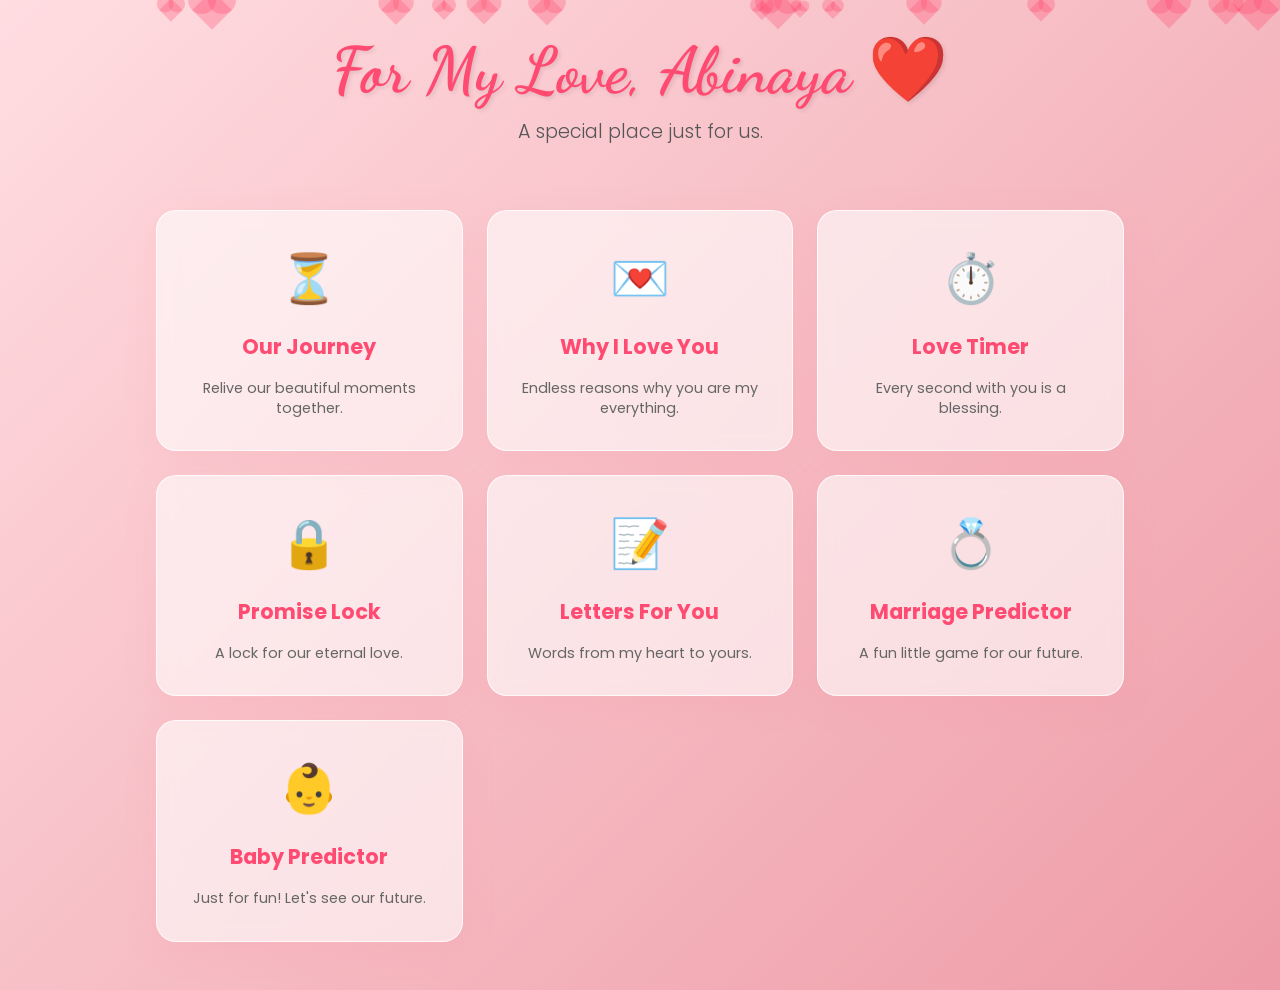
==== index.html @ 186760e9 "Add Home Page, Timeline, Reasons, Timer, and Promise Lock features" ====
<!DOCTYPE html>
<html lang="en">
<head>
    <meta charset="UTF-8">
    <meta name="viewport" content="width=device-width, initial-scale=1.0">
    <title>For My Love, Abinaya</title>
    <link rel="stylesheet" href="style.css">
    <link href="https://fonts.googleapis.com/css2?family=Dancing+Script:wght@700&family=Poppins:wght@300;400;600&display=swap" rel="stylesheet">
</head>
<body>
    <div class="background-animation"></div>
    
    <div class="container">
        <header>
            <h1 class="title">For My Love, Abinaya ❤️</h1>
            <p class="subtitle">A special place just for us.</p>
        </header>

        <main class="grid-container">
            <a href="timeline/index.html" class="card">
                <div class="icon">⏳</div>
                <h3>Our Journey</h3>
                <p>Relive our beautiful moments together.</p>
            </a>
            
            <a href="reasons/index.html" class="card">
                <div class="icon">💌</div>
                <h3>Why I Love You</h3>
                <p>Endless reasons why you are my everything.</p>
            </a>
            
            <a href="timer/index.html" class="card">
                <div class="icon">⏱️</div>
                <h3>Love Timer</h3>
                <p>Every second with you is a blessing.</p>
            </a>

            <a href="promise-lock/index.html" class="card">
                <div class="icon">🔒</div>
                <h3>Promise Lock</h3>
                <p>A lock for our eternal love.</p>
            </a>

            <a href="letters-for-abinaya/index.html" class="card">
                <div class="icon">📝</div>
                <h3>Letters For You</h3>
                <p>Words from my heart to yours.</p>
            </a>

            <a href="marriage-predictor/index.html" class="card">
                <div class="icon">💍</div>
                <h3>Marriage Predictor</h3>
                <p>A fun little game for our future.</p>
            </a>

            <a href="baby-predictor/index.html" class="card">
                <div class="icon">👶</div>
                <h3>Baby Predictor</h3>
                <p>Just for fun! Let's see our future.</p>
            </a>
        </main>
    </div>

    <script src="script.js"></script>
</body>
</html>
---- style.css ----
:root {
    --primary-color: #ff4b72;
    --secondary-color: #ff8fa3;
    --bg-gradient-1: #ffdde1;
    --bg-gradient-2: #ee9ca7;
    --text-main: #333;
    --text-light: #fff;
    --card-bg: rgba(255, 255, 255, 0.6);
}

* {
    margin: 0;
    padding: 0;
    box-sizing: border-box;
}

body {
    font-family: 'Poppins', sans-serif;
    background: linear-gradient(135deg, var(--bg-gradient-1), var(--bg-gradient-2));
    min-height: 100vh;
    display: flex;
    justify-content: center;
    align-items: center;
    overflow-x: hidden;
    position: relative;
    padding: 2rem 1rem;
}

/* Floating Hearts Background */
.background-animation {
    position: fixed;
    top: 0;
    left: 0;
    width: 100%;
    height: 100%;
    pointer-events: none;
    z-index: 0;
}

.heart {
    position: absolute;
    width: 20px;
    height: 20px;
    background: rgba(255, 75, 114, 0.3);
    transform: rotate(45deg);
    animation: floatUp 10s linear infinite;
}

.heart::before, .heart::after {
    content: '';
    position: absolute;
    width: 20px;
    height: 20px;
    background: rgba(255, 75, 114, 0.3);
    border-radius: 50%;
}
.heart::before { top: -10px; left: 0; }
.heart::after { top: 0; left: -10px; }

@keyframes floatUp {
    0% { transform: translateY(100vh) rotate(45deg) scale(0.5); opacity: 0; }
    20% { opacity: 1; }
    80% { opacity: 1; }
    100% { transform: translateY(-100px) rotate(405deg) scale(1.5); opacity: 0; }
}

.container {
    max-width: 1000px;
    width: 100%;
    z-index: 1;
    text-align: center;
}

header {
    margin-bottom: 3rem;
    animation: fadeInDown 1s ease;
}

.title {
    font-family: 'Dancing Script', cursive;
    font-size: 4rem;
    color: var(--primary-color);
    text-shadow: 2px 2px 4px rgba(0,0,0,0.1);
    margin-bottom: 0.5rem;
}

.subtitle {
    font-size: 1.2rem;
    color: #555;
    font-weight: 300;
}

.grid-container {
    display: grid;
    grid-template-columns: repeat(auto-fit, minmax(250px, 1fr));
    gap: 1.5rem;
    padding: 1rem;
}

.card {
    background: var(--card-bg);
    backdrop-filter: blur(10px);
    -webkit-backdrop-filter: blur(10px);
    border: 1px solid rgba(255, 255, 255, 0.8);
    border-radius: 20px;
    padding: 2rem 1.5rem;
    text-decoration: none;
    color: var(--text-main);
    transition: all 0.4s cubic-bezier(0.175, 0.885, 0.32, 1.275);
    box-shadow: 0 8px 32px rgba(255, 143, 163, 0.15);
    display: flex;
    flex-direction: column;
    align-items: center;
    gap: 1rem;
    animation: fadeInUp 1s ease backwards;
}

/* Stagger animation delays for cards */
.card:nth-child(1) { animation-delay: 0.1s; }
.card:nth-child(2) { animation-delay: 0.2s; }
.card:nth-child(3) { animation-delay: 0.3s; }
.card:nth-child(4) { animation-delay: 0.4s; }
.card:nth-child(5) { animation-delay: 0.5s; }
.card:nth-child(6) { animation-delay: 0.6s; }
.card:nth-child(7) { animation-delay: 0.7s; }

.card:hover {
    transform: translateY(-10px) scale(1.02);
    background: rgba(255, 255, 255, 0.9);
    box-shadow: 0 15px 40px rgba(255, 75, 114, 0.25);
    border-color: var(--primary-color);
}

.card .icon {
    font-size: 3rem;
    transition: transform 0.3s ease;
}

.card:hover .icon {
    transform: scale(1.2) rotate(5deg);
}

.card h3 {
    font-size: 1.3rem;
    color: var(--primary-color);
}

.card p {
    font-size: 0.9rem;
    color: #666;
    line-height: 1.4;
}

@keyframes fadeInDown {
    from { opacity: 0; transform: translateY(-30px); }
    to { opacity: 1; transform: translateY(0); }
}

@keyframes fadeInUp {
    from { opacity: 0; transform: translateY(40px); }
    to { opacity: 1; transform: translateY(0); }
}

@media (max-width: 600px) {
    .title { font-size: 3rem; }
    .grid-container { grid-template-columns: 1fr; }
}
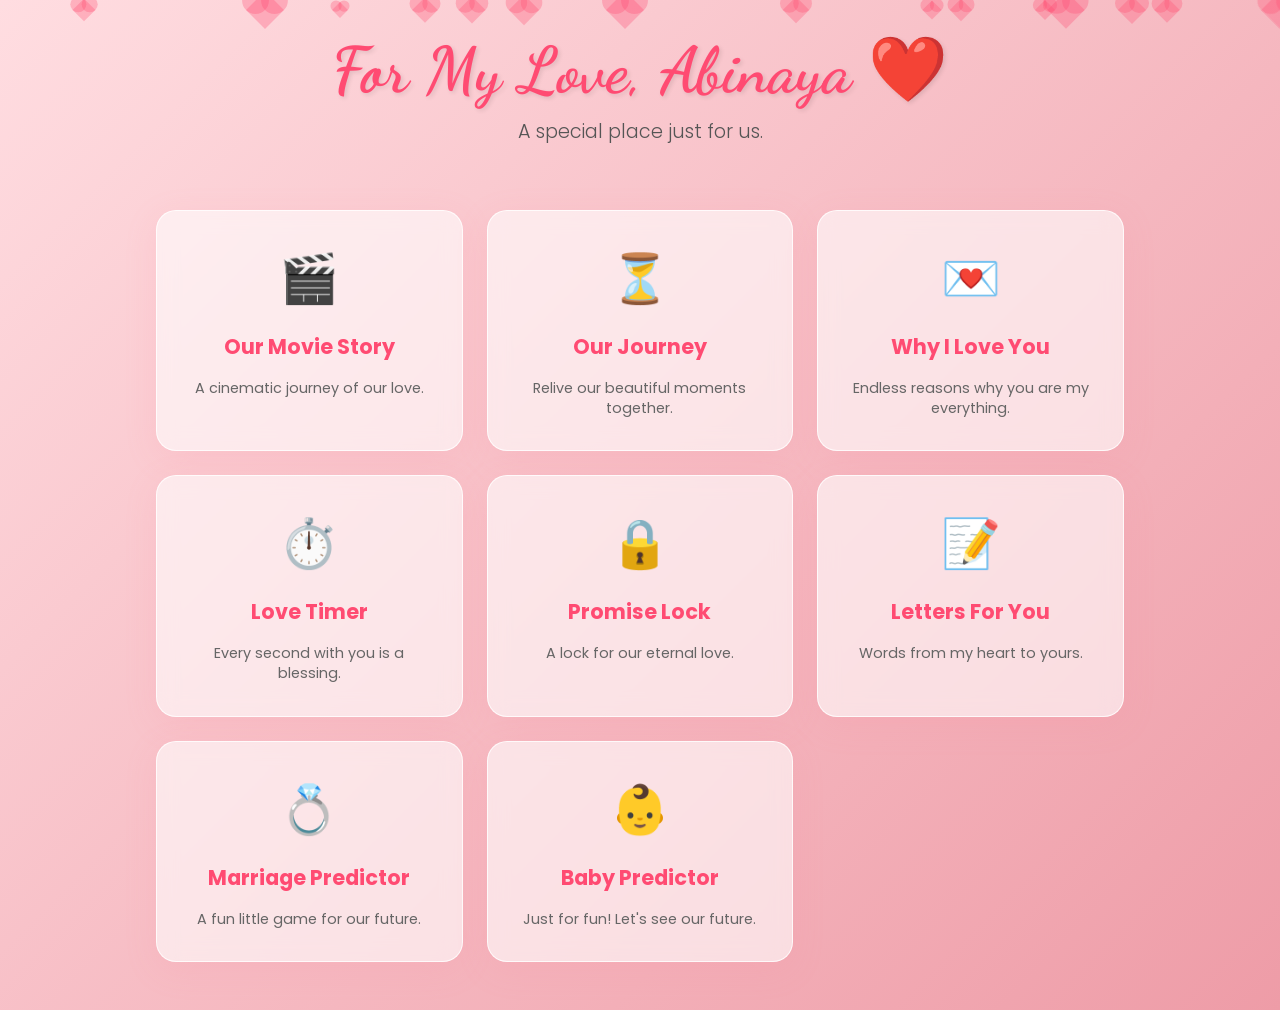
==== commit d81f42ef: "Add Movie Story link to index and prepare for Vercel" ====
--- a/index.html
+++ b/index.html
@@ -17,6 +17,12 @@
         </header>
 
         <main class="grid-container">
+            <a href="movie-story/index.html" class="card">
+                <div class="icon">🎬</div>
+                <h3>Our Movie Story</h3>
+                <p>A cinematic journey of our love.</p>
+            </a>
+            
             <a href="timeline/index.html" class="card">
                 <div class="icon">⏳</div>
                 <h3>Our Journey</h3>
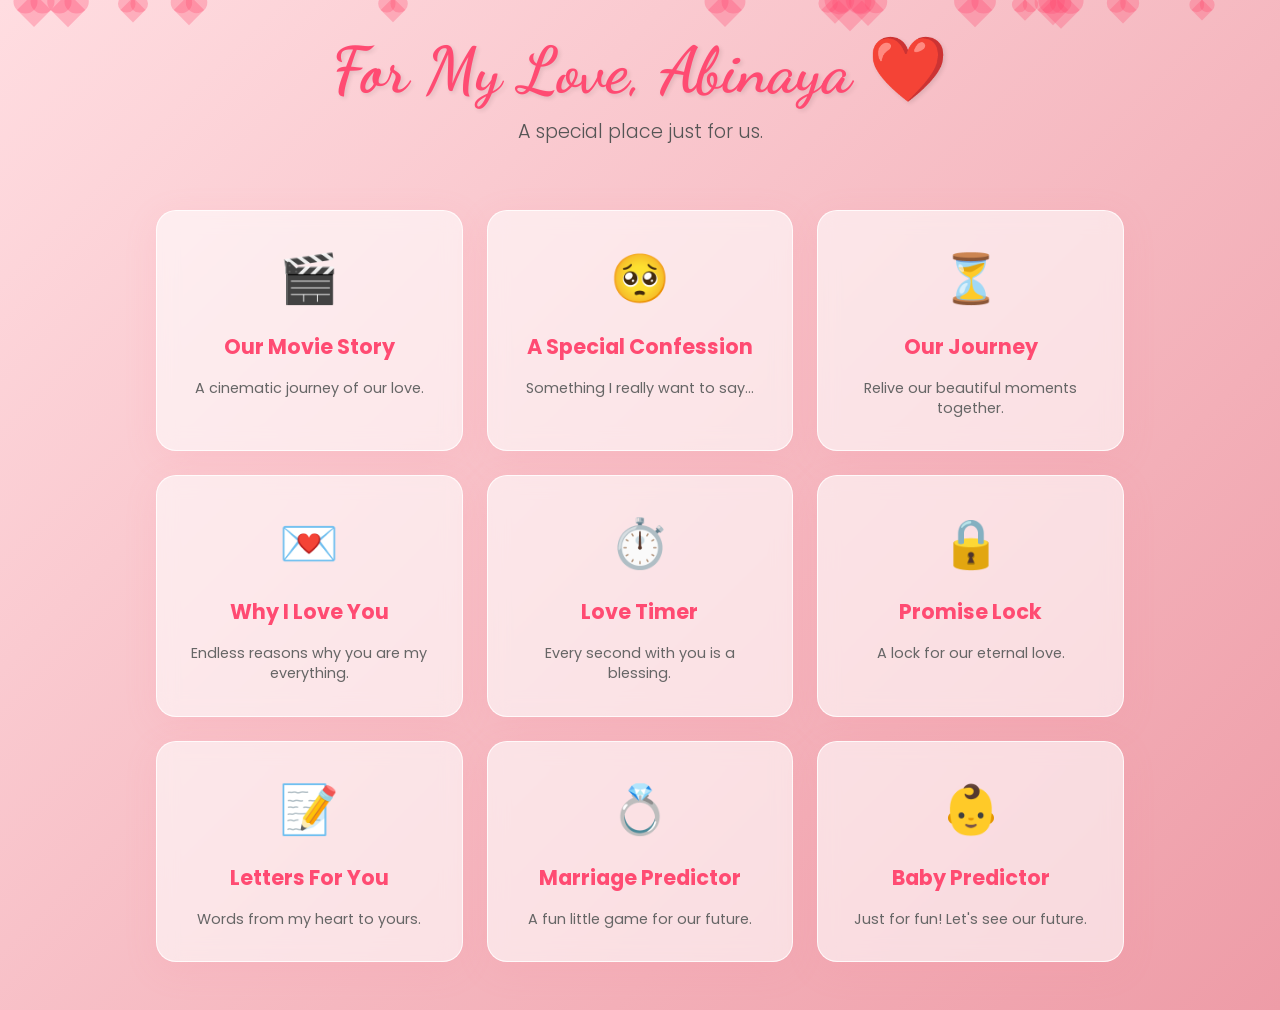
==== commit 0643648f: "Add special confession/apology page" ====
--- a/index.html
+++ b/index.html
@@ -21,6 +21,12 @@
                 <div class="icon">🎬</div>
                 <h3>Our Movie Story</h3>
                 <p>A cinematic journey of our love.</p>
+            </a>
+
+            <a href="apology/index.html" class="card">
+                <div class="icon">🥺</div>
+                <h3>A Special Confession</h3>
+                <p>Something I really want to say...</p>
             </a>
             
             <a href="timeline/index.html" class="card">
